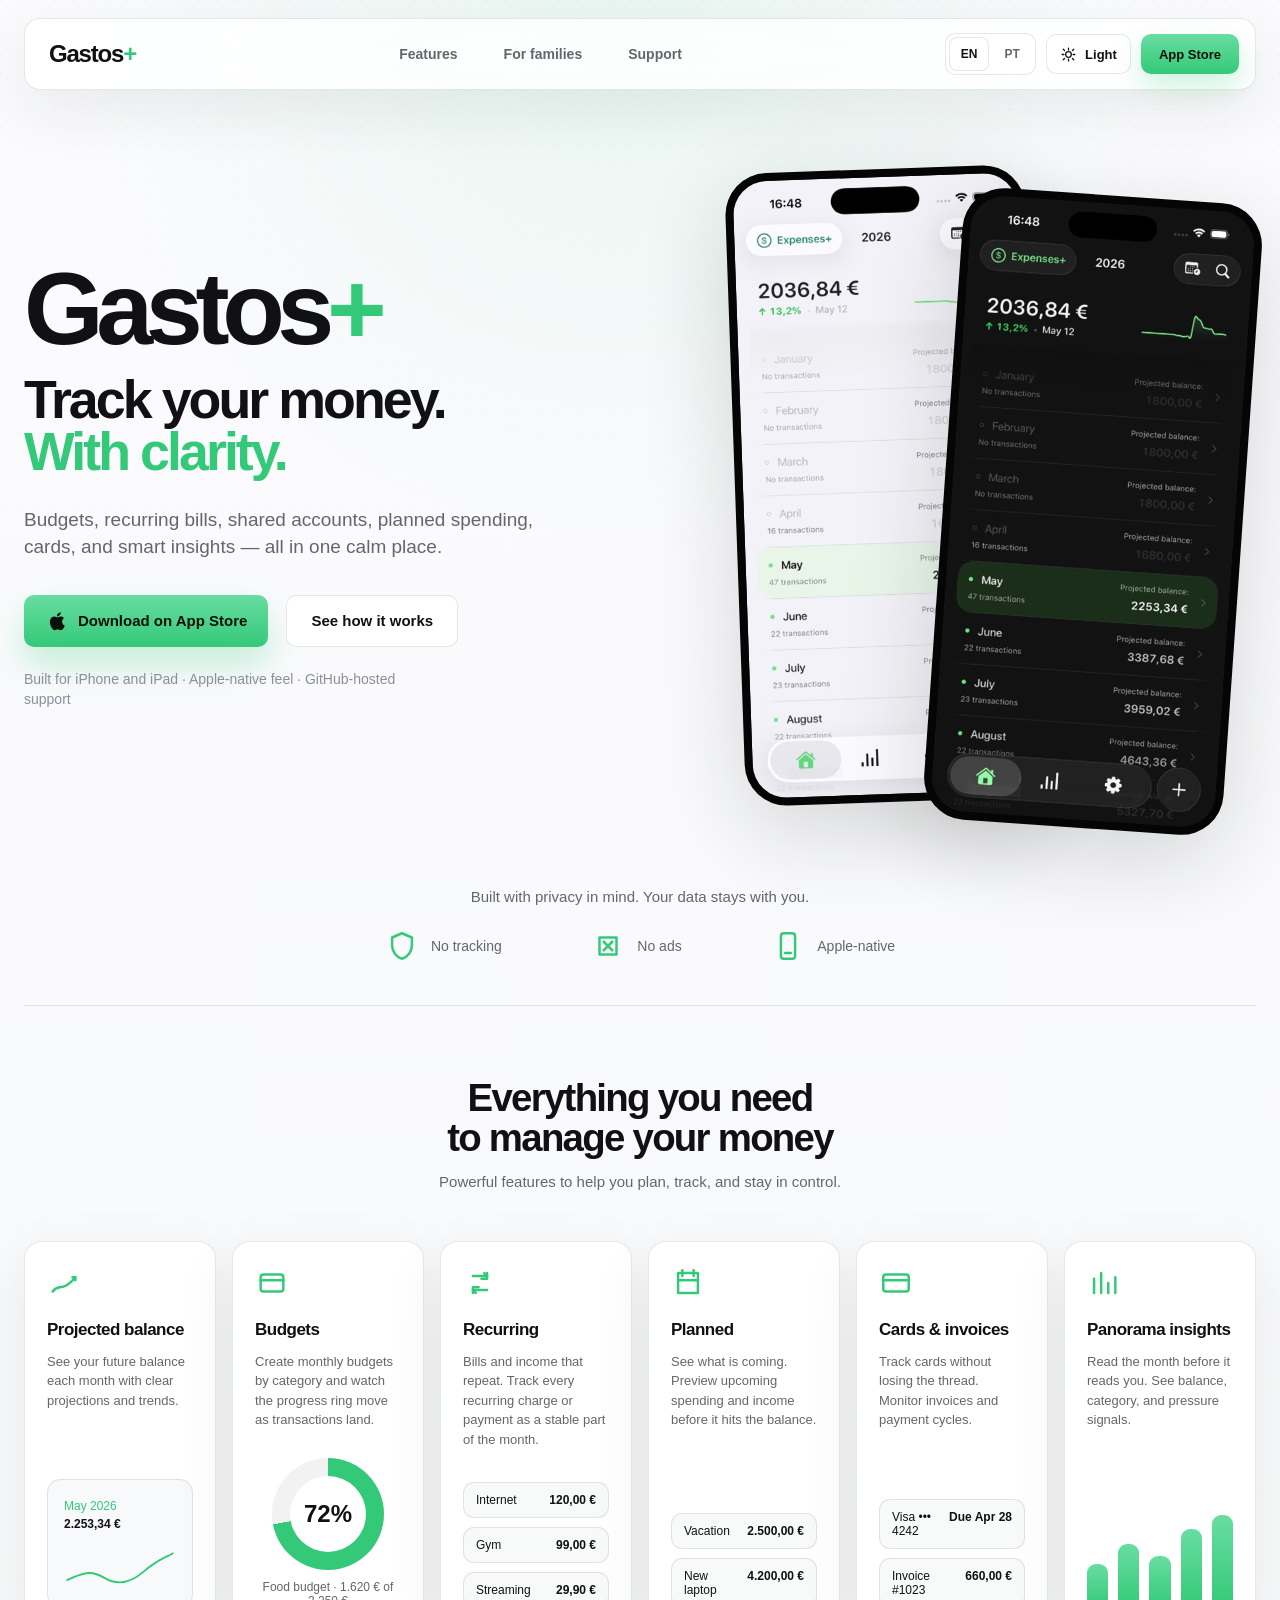
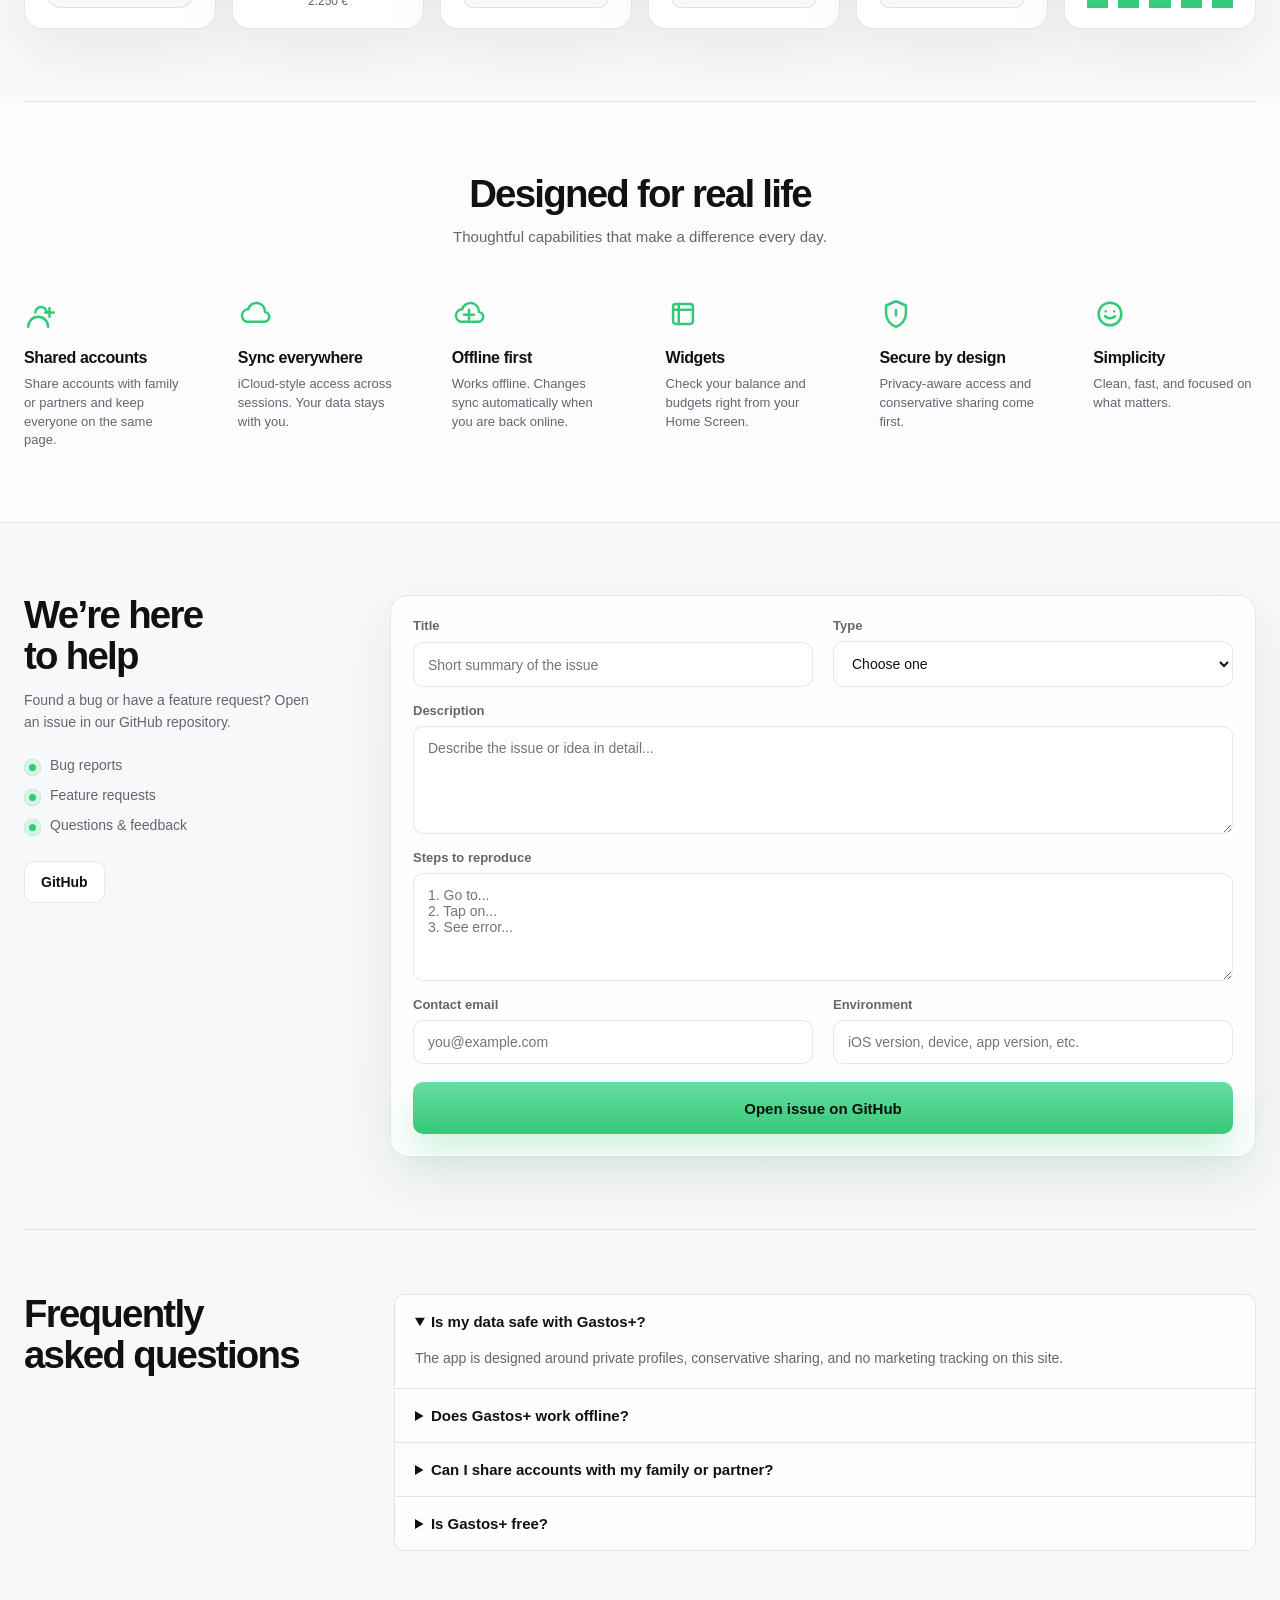
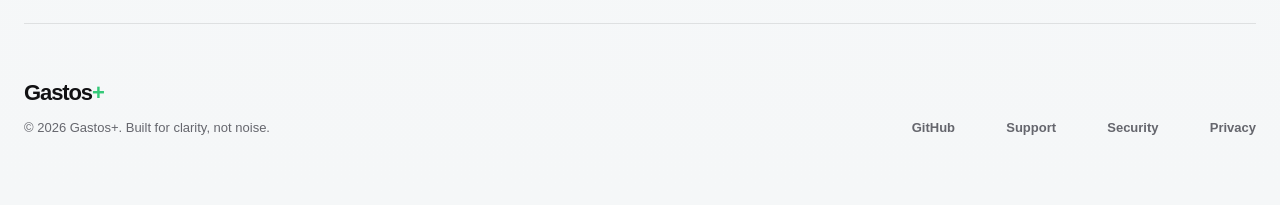
==== docs/index.html @ 87eb3cd7 "Add Gastos+ GitHub Pages support site" ====
<!doctype html>
<html lang="en" data-theme="light">
  <head>
    <meta charset="utf-8" />
    <meta name="viewport" content="width=device-width, initial-scale=1" />
    <meta name="description" content="Gastos+ is an Apple-native personal finance app for projected balance, budgets, recurring transactions, cards, shared accounts, and calm month insights." />
    <meta property="og:title" content="Gastos+ — Personal finance with clarity" />
    <meta property="og:description" content="Track budgets, recurring bills, planned spending, cards, shared accounts, and Panorama insights in one calm app." />
    <meta property="og:type" content="website" />
    <meta property="og:image" content="./assets/screenshots/app-light-real.jpg" />
    <meta name="theme-color" content="#fbfbfd" />
    <meta name="color-scheme" content="light dark" />
    <title>Gastos+ — Personal finance with clarity</title>
    <link rel="icon" href='data:image/svg+xml,<svg xmlns="http://www.w3.org/2000/svg" viewBox="0 0 64 64"><rect width="64" height="64" rx="15" fill="%23ffffff"/><path d="M18 32h28M32 18v28" stroke="%232fc878" stroke-width="7" stroke-linecap="round"/></svg>' />
    <link rel="stylesheet" href="./styles.css" />
    <script defer src="./app.js"></script>
  </head>
  <body>
    <a class="skip-link" href="#content" data-i18n="a11y.skip"></a>

    <header class="site-header">
      <a class="brand" href="#hero" aria-label="Gastos+"><span>Gastos</span><strong>+</strong></a>
      <nav class="nav" aria-label="Primary">
        <a href="#features" data-i18n="nav.features"></a>
        <a href="#real-life" data-i18n="nav.realLife"></a>
        <a href="#support" data-i18n="nav.support"></a>
      </nav>
      <div class="tools">
        <div class="select-like" role="group" aria-label="Language">
          <button type="button" data-locale="en">EN</button>
          <button type="button" data-locale="pt-BR">PT</button>
        </div>
        <button class="theme-button" type="button" data-theme-toggle>
          <svg viewBox="0 0 24 24" aria-hidden="true"><path d="M12 3v2.5M12 18.5V21M4.6 4.6l1.8 1.8M17.6 17.6l1.8 1.8M3 12h2.5M18.5 12H21M4.6 19.4l1.8-1.8M17.6 6.4l1.8-1.8"/><circle cx="12" cy="12" r="4"/></svg>
          <span data-theme-label></span>
        </button>
        <a class="store-button" href="https://apps.apple.com/app/id6755895322" target="_blank" rel="noreferrer" data-i18n="nav.store"></a>
      </div>
    </header>

    <main id="content">
      <section id="hero" class="hero">
        <div class="hero-copy">
          <h1><span>Gastos</span><strong>+</strong></h1>
          <p class="hero-title"><span data-i18n="hero.titleTop"></span><strong data-i18n="hero.titleAccent"></strong></p>
          <p class="hero-subtitle" data-i18n="hero.subtitle"></p>
          <div class="actions">
            <a class="app-cta" href="https://apps.apple.com/app/id6755895322" target="_blank" rel="noreferrer">
              <svg viewBox="0 0 24 24" aria-hidden="true"><path d="M17.1 12.6c0-2.2 1.8-3.2 1.9-3.3-1.1-1.5-2.7-1.7-3.2-1.7-1.4-.1-2.7.8-3.4.8-.7 0-1.8-.8-3-.8-1.5 0-2.9.9-3.7 2.2-1.6 2.8-.4 6.9 1.1 9.1.8 1.1 1.7 2.3 2.9 2.3 1.1 0 1.6-.7 3-.7s1.8.7 3 .7c1.2 0 2-.9 2.8-2 .9-1.2 1.2-2.4 1.2-2.5-.1-.1-2.6-1-2.6-4.1ZM14.8 6.1c.6-.8 1.1-1.8 1-2.9-1 .1-2.1.6-2.8 1.4-.6.7-1.1 1.8-1 2.8 1 .1 2.1-.5 2.8-1.3Z"/></svg>
              <span data-i18n="hero.primaryCta"></span>
            </a>
            <a class="button secondary" href="#features" data-i18n="hero.secondaryCta"></a>
          </div>
          <p class="hero-meta" data-i18n="hero.meta"></p>
        </div>

        <div class="hero-phones" aria-label="Real Gastos+ app screenshots">
          <figure class="phone phone-light"><img src="./assets/screenshots/app-light-real.jpg" alt="Gastos+ app home screen in light mode with yearly balance and monthly projections." /></figure>
          <figure class="phone phone-dark"><img src="./assets/screenshots/app-dark-real.jpg" alt="Gastos+ app home screen in dark mode with yearly balance and monthly projections." /></figure>
        </div>
      </section>

      <section class="trust-strip" aria-label="Privacy highlights">
        <p data-i18n="trust.title"></p>
        <div>
          <span><svg viewBox="0 0 24 24" aria-hidden="true"><path d="M12 3 5 6v5.5c0 4.6 2.9 8.3 7 9.5 4.1-1.2 7-4.9 7-9.5V6l-7-3Z"/></svg><em data-i18n="trust.noTracking"></em></span>
          <span><svg viewBox="0 0 24 24" aria-hidden="true"><path d="M6 6h12v12H6z"/><path d="m9 9 6 6M15 9l-6 6"/></svg><em data-i18n="trust.noAds"></em></span>
          <span><svg viewBox="0 0 24 24" aria-hidden="true"><rect x="7" y="3" width="10" height="18" rx="2"/><path d="M10 17h4"/></svg><em data-i18n="trust.native"></em></span>
        </div>
      </section>

      <section id="features" class="features section">
        <div class="center-heading">
          <h2 data-i18n="features.title"></h2>
          <p data-i18n="features.subtitle"></p>
        </div>
        <div class="feature-cards">
          <article class="feature-card">
            <svg class="feature-icon" viewBox="0 0 24 24" aria-hidden="true"><path d="M4 18c4-6 7 1 16-10"/><path d="M18 8h2v2"/></svg>
            <h3 data-i18n="features.projected.title"></h3>
            <p data-i18n="features.projected.body"></p>
            <div class="mini-chart"><span>May 2026</span><strong>2.253,34 €</strong><svg viewBox="0 0 180 70"><path d="M4 52 C34 38, 45 36, 65 48 S105 58, 128 38 S158 18, 176 8"/></svg></div>
          </article>
          <article class="feature-card">
            <svg class="feature-icon" viewBox="0 0 24 24" aria-hidden="true"><rect x="4" y="6" width="16" height="12" rx="2"/><path d="M4 10h16"/></svg>
            <h3 data-i18n="features.budgets.title"></h3>
            <p data-i18n="features.budgets.body"></p>
            <div class="donut"><span>72%</span></div><small data-i18n="features.budgets.caption"></small>
          </article>
          <article class="feature-card">
            <svg class="feature-icon" viewBox="0 0 24 24" aria-hidden="true"><path d="M7 7h10l-2-2M17 17H7l2 2"/><path d="M17 5v4h-4M7 19v-4h4"/></svg>
            <h3 data-i18n="features.recurring.title"></h3>
            <p data-i18n="features.recurring.body"></p>
            <div class="rows"><span>Internet <b>120,00 €</b></span><span>Gym <b>99,00 €</b></span><span>Streaming <b>29,90 €</b></span></div>
          </article>
          <article class="feature-card">
            <svg class="feature-icon" viewBox="0 0 24 24" aria-hidden="true"><path d="M5 5h14v14H5z"/><path d="M8 3v4M16 3v4M5 10h14"/></svg>
            <h3 data-i18n="features.planned.title"></h3>
            <p data-i18n="features.planned.body"></p>
            <div class="rows"><span>Vacation <b>2.500,00 €</b></span><span>New laptop <b>4.200,00 €</b></span></div>
          </article>
          <article class="feature-card">
            <svg class="feature-icon" viewBox="0 0 24 24" aria-hidden="true"><rect x="3" y="6" width="18" height="12" rx="2"/><path d="M3 10h18"/></svg>
            <h3 data-i18n="features.cards.title"></h3>
            <p data-i18n="features.cards.body"></p>
            <div class="rows"><span>Visa ••• 4242 <b>Due Apr 28</b></span><span>Invoice #1023 <b>660,00 €</b></span></div>
          </article>
          <article class="feature-card">
            <svg class="feature-icon" viewBox="0 0 24 24" aria-hidden="true"><path d="M5 19V9M10 19V5M15 19v-7M20 19V8"/></svg>
            <h3 data-i18n="features.panorama.title"></h3>
            <p data-i18n="features.panorama.body"></p>
            <div class="bars"><i></i><i></i><i></i><i></i><i></i></div>
          </article>
        </div>
      </section>

      <section id="real-life" class="real-life section">
        <div class="center-heading">
          <h2 data-i18n="realLife.title"></h2>
          <p data-i18n="realLife.subtitle"></p>
        </div>
        <div class="life-grid">
          <article><svg viewBox="0 0 24 24"><path d="M16 11a4 4 0 1 0-8 0"/><path d="M3 21a7 7 0 0 1 14 0"/><path d="M18 8v6M15 11h6"/></svg><h3 data-i18n="realLife.shared.title"></h3><p data-i18n="realLife.shared.body"></p></article>
          <article><svg viewBox="0 0 24 24"><path d="M6 17.5A4.5 4.5 0 0 1 7.2 8.7 6 6 0 0 1 19 10.5 3.5 3.5 0 0 1 18 17.5Z"/></svg><h3 data-i18n="realLife.sync.title"></h3><p data-i18n="realLife.sync.body"></p></article>
          <article><svg viewBox="0 0 24 24"><path d="M6 17.5A4.5 4.5 0 0 1 7.2 8.7 6 6 0 0 1 19 10.5 3.5 3.5 0 0 1 18 17.5Z"/><path d="M12 9v7M8.5 12.5h7"/></svg><h3 data-i18n="realLife.offline.title"></h3><p data-i18n="realLife.offline.body"></p></article>
          <article><svg viewBox="0 0 24 24"><rect x="5" y="5" width="14" height="14" rx="2"/><path d="M9 5v14M5 9h14"/></svg><h3 data-i18n="realLife.widgets.title"></h3><p data-i18n="realLife.widgets.body"></p></article>
          <article><svg viewBox="0 0 24 24"><path d="M12 3 5 6v5.5c0 4.6 2.9 8.3 7 9.5 4.1-1.2 7-4.9 7-9.5V6l-7-3Z"/><path d="M12 9v4"/></svg><h3 data-i18n="realLife.security.title"></h3><p data-i18n="realLife.security.body"></p></article>
          <article><svg viewBox="0 0 24 24"><circle cx="12" cy="12" r="8"/><path d="M8.5 13.5c1.7 2 5.3 2 7 0"/><path d="M9 10h.01M15 10h.01"/></svg><h3 data-i18n="realLife.simple.title"></h3><p data-i18n="realLife.simple.body"></p></article>
        </div>
      </section>

      <section id="support" class="support section">
        <aside class="support-aside">
          <h2 data-i18n="support.title"></h2>
          <p data-i18n="support.subtitle"></p>
          <ul>
            <li data-i18n="support.points.bugs"></li>
            <li data-i18n="support.points.features"></li>
            <li data-i18n="support.points.questions"></li>
          </ul>
          <a class="github-link" href="https://github.com/igorbelchior86/GastosHelp/issues/new?template=support.yml" target="_blank" rel="noreferrer">GitHub</a>
        </aside>
        <form id="support-form" class="support-form">
          <label><span data-i18n="form.subjectLabel"></span><input name="subject" required data-i18n-placeholder="form.subjectPlaceholder" /></label>
          <label><span data-i18n="form.categoryLabel"></span><select name="category" required><option value="" data-i18n="form.categoryPlaceholder"></option><option value="bug" data-i18n="form.categories.bug"></option><option value="budget" data-i18n="form.categories.budget"></option><option value="planned" data-i18n="form.categories.planned"></option><option value="cards" data-i18n="form.categories.cards"></option><option value="shared" data-i18n="form.categories.shared"></option><option value="sync" data-i18n="form.categories.sync"></option><option value="other" data-i18n="form.categories.other"></option></select></label>
          <label class="wide"><span data-i18n="form.detailsLabel"></span><textarea name="details" rows="5" required data-i18n-placeholder="form.detailsPlaceholder"></textarea></label>
          <label class="wide"><span data-i18n="form.stepsLabel"></span><textarea name="steps" rows="5" data-i18n-placeholder="form.stepsPlaceholder"></textarea></label>
          <label><span data-i18n="form.emailLabel"></span><input name="email" type="email" required data-i18n-placeholder="form.emailPlaceholder" /></label>
          <label><span data-i18n="form.versionLabel"></span><input name="version" data-i18n-placeholder="form.versionPlaceholder" /></label>
          <button class="button primary wide" type="submit" data-i18n="form.submitCta"></button>
        </form>
      </section>

      <section id="faq" class="faq section">
        <h2 data-i18n="faq.title"></h2>
        <div>
          <details open><summary data-i18n="faq.items.github.q"></summary><p data-i18n="faq.items.github.a"></p></details>
          <details><summary data-i18n="faq.items.githubAccount.q"></summary><p data-i18n="faq.items.githubAccount.a"></p></details>
          <details><summary data-i18n="faq.items.languages.q"></summary><p data-i18n="faq.items.languages.a"></p></details>
          <details><summary data-i18n="faq.items.free.q"></summary><p data-i18n="faq.items.free.a"></p></details>
        </div>
      </section>
    </main>

    <footer class="footer">
      <div><a class="brand" href="#hero"><span>Gastos</span><strong>+</strong></a><p data-i18n="footer.copy"></p></div>
      <nav>
        <a href="https://github.com/igorbelchior86/GastosHelp" target="_blank" rel="noreferrer">GitHub</a>
        <a href="./#support" data-i18n="footer.support"></a>
        <a href="./security.html" data-i18n="footer.security"></a>
        <a href="./privacy.html" data-i18n="footer.privacy"></a>
      </nav>
    </footer>
  </body>
</html>
---- docs/styles.css ----
:root {
  color-scheme: light;
  --bg: #fbfbfd;
  --bg-soft: #f5f7f8;
  --surface: rgba(255, 255, 255, 0.84);
  --card: #ffffff;
  --text: #111113;
  --muted: #65666d;
  --soft: #8d8f98;
  --line: rgba(20, 22, 26, 0.1);
  --accent: #34c978;
  --accent-2: #68dda1;
  --shadow: 0 20px 60px rgba(22, 32, 26, 0.08);
  --shadow-strong: 0 26px 90px rgba(18, 24, 20, 0.16);
  --max: 1280px;
  --radius: 18px;
  font-family: -apple-system, BlinkMacSystemFont, "SF Pro Display", "SF Pro Text", "Helvetica Neue", Arial, sans-serif;
}

html[data-theme="dark"] {
  color-scheme: dark;
  --bg: #0b0d0c;
  --bg-soft: #111412;
  --surface: rgba(22, 25, 23, 0.84);
  --card: #151816;
  --text: #f6f7f6;
  --muted: #a4aaa6;
  --soft: #747b77;
  --line: rgba(255, 255, 255, 0.11);
  --accent: #4bdb8a;
  --accent-2: #79e5aa;
  --shadow: 0 20px 70px rgba(0, 0, 0, 0.34);
  --shadow-strong: 0 30px 110px rgba(0, 0, 0, 0.48);
}

* { box-sizing: border-box; }
html { scroll-behavior: smooth; }
body {
  margin: 0;
  background:
    radial-gradient(circle at 48% 0%, color-mix(in srgb, var(--accent) 9%, transparent), transparent 34rem),
    linear-gradient(180deg, var(--bg), var(--bg-soft));
  color: var(--text);
  -webkit-font-smoothing: antialiased;
  text-rendering: optimizeLegibility;
}
body::before {
  content: "";
  position: fixed;
  inset: 0;
  pointer-events: none;
  opacity: 0.26;
  background-image: radial-gradient(circle at 1px 1px, rgba(100, 120, 105, 0.16) 1px, transparent 0);
  background-size: 18px 18px;
  mask-image: linear-gradient(180deg, #000, transparent 62%);
}
a { color: inherit; text-decoration: none; }
button, input, select, textarea { font: inherit; }
button { color: inherit; }
img, svg { display: block; max-width: 100%; }

.skip-link {
  position: absolute;
  left: 18px;
  top: 18px;
  z-index: 50;
  transform: translateY(-150%);
  padding: 10px 14px;
  border-radius: 999px;
  background: var(--card);
}
.skip-link:focus { transform: translateY(0); }

.site-header {
  position: sticky;
  top: 18px;
  z-index: 20;
  width: min(calc(100% - 48px), var(--max));
  min-height: 72px;
  margin: 18px auto 0;
  padding: 10px 16px 10px 24px;
  display: grid;
  grid-template-columns: auto 1fr auto;
  align-items: center;
  gap: 24px;
  border: 1px solid var(--line);
  border-radius: 16px;
  background: var(--surface);
  box-shadow: var(--shadow);
  backdrop-filter: blur(24px) saturate(180%);
}
.brand {
  display: inline-flex;
  align-items: baseline;
  font-size: 24px;
  font-weight: 760;
  letter-spacing: -0.05em;
}
.brand strong { color: var(--accent); }
.nav {
  display: flex;
  justify-content: center;
  gap: clamp(24px, 4vw, 46px);
  color: var(--muted);
  font-size: 14px;
  font-weight: 640;
}
.nav a, .footer a, .github-link, .button, .app-cta, .tools button {
  transition: transform 180ms ease, border-color 180ms ease, background 180ms ease, color 180ms ease, box-shadow 180ms ease;
}
.nav a:hover, .footer a:hover { color: var(--text); }
.tools {
  display: inline-flex;
  align-items: center;
  gap: 10px;
}
.select-like {
  display: inline-flex;
  gap: 3px;
  padding: 3px;
  border: 1px solid var(--line);
  border-radius: 10px;
  background: color-mix(in srgb, var(--card) 70%, transparent);
}
.select-like button {
  width: 40px;
  height: 34px;
  border: 0;
  border-radius: 8px;
  background: transparent;
  color: var(--muted);
  font-size: 12px;
  font-weight: 760;
  cursor: pointer;
}
.select-like button.is-active {
  color: var(--text);
  background: var(--card);
  box-shadow: inset 0 0 0 1px var(--line);
}
.theme-button {
  height: 40px;
  display: inline-flex;
  align-items: center;
  gap: 8px;
  padding: 0 13px;
  border: 1px solid var(--line);
  border-radius: 10px;
  background: color-mix(in srgb, var(--card) 70%, transparent);
  color: var(--text);
  cursor: pointer;
  font-size: 13px;
  font-weight: 680;
}
.theme-button svg {
  width: 17px;
  height: 17px;
  fill: none;
  stroke: currentColor;
  stroke-width: 1.8;
  stroke-linecap: round;
}
.store-button {
  min-height: 40px;
  display: inline-flex;
  align-items: center;
  padding: 0 18px;
  border-radius: 10px;
  background: linear-gradient(180deg, var(--accent-2), var(--accent));
  color: #061108;
  font-size: 13px;
  font-weight: 800;
  box-shadow: 0 12px 28px color-mix(in srgb, var(--accent) 24%, transparent);
}

.hero {
  width: min(calc(100% - 48px), var(--max));
  min-height: 700px;
  margin: 0 auto;
  display: grid;
  grid-template-columns: 0.9fr 1.1fr;
  align-items: center;
  gap: clamp(36px, 6vw, 88px);
  padding: 72px 0 42px;
}
.hero-copy h1 {
  margin: 0;
  font-size: clamp(5rem, 8vw, 7.8rem);
  line-height: 0.88;
  letter-spacing: -0.072em;
  font-weight: 800;
}
.hero-copy h1 strong {
  color: var(--accent);
  font-weight: 800;
}
.hero-title {
  margin: 18px 0 0;
  font-size: clamp(2.2rem, 4.2vw, 4.2rem);
  line-height: 0.98;
  letter-spacing: -0.055em;
  font-weight: 800;
  text-wrap: balance;
}
.hero-title span,
.hero-title strong {
  display: block;
}
.hero-title strong {
  color: var(--accent);
  font-weight: 800;
}
.hero-subtitle {
  max-width: 520px;
  margin: 28px 0 0;
  color: var(--muted);
  font-size: 19px;
  line-height: 1.45;
}
.actions {
  display: flex;
  flex-wrap: wrap;
  gap: 18px;
  margin-top: 34px;
}
.button, .app-cta {
  min-height: 52px;
  display: inline-flex;
  align-items: center;
  justify-content: center;
  border-radius: 10px;
  font-size: 15px;
  font-weight: 760;
}
.button:hover, .app-cta:hover, .store-button:hover, .github-link:hover { transform: translateY(-1px); }
.button:active, .app-cta:active, .store-button:active, .github-link:active { transform: translateY(1px) scale(0.99); }
.app-cta {
  gap: 9px;
  padding: 0 21px;
  color: #061108;
  background: linear-gradient(180deg, var(--accent-2), var(--accent));
  box-shadow: 0 18px 34px color-mix(in srgb, var(--accent) 26%, transparent);
}
.app-cta svg {
  width: 24px;
  height: 24px;
  fill: currentColor;
}
.secondary {
  min-width: 166px;
  padding: 0 24px;
  border: 1px solid var(--line);
  background: var(--card);
  color: var(--text);
}
.primary {
  min-height: 52px;
  padding: 0 24px;
  border: 0;
  color: #061108;
  background: linear-gradient(180deg, var(--accent-2), var(--accent));
  box-shadow: 0 18px 34px color-mix(in srgb, var(--accent) 22%, transparent);
}
.hero-meta {
  max-width: 420px;
  margin: 22px 0 0;
  color: var(--soft);
  font-size: 14px;
  line-height: 1.45;
}
.hero-phones {
  position: relative;
  height: 650px;
}
.phone {
  position: absolute;
  width: min(34vw, 300px);
  margin: 0;
  border-radius: 42px;
  padding: 8px;
  background: #050506;
  box-shadow: var(--shadow-strong);
}
.phone img {
  width: 100%;
  border-radius: 34px;
}
.phone-light {
  left: 18%;
  top: 1%;
  transform: rotate(-2deg);
  z-index: 1;
}
.phone-dark {
  right: 2%;
  top: 5%;
  transform: rotate(4deg);
  z-index: 2;
}

.trust-strip {
  width: min(calc(100% - 48px), var(--max));
  margin: 0 auto;
  padding: 34px 0 42px;
  border-bottom: 1px solid var(--line);
  text-align: center;
}
.trust-strip p {
  margin: 0 0 24px;
  color: var(--muted);
  font-size: 15px;
}
.trust-strip div {
  display: flex;
  justify-content: center;
  gap: clamp(34px, 7vw, 92px);
  flex-wrap: wrap;
}
.trust-strip span {
  display: inline-flex;
  align-items: center;
  gap: 12px;
  color: var(--muted);
  font-size: 14px;
  font-style: normal;
}
.trust-strip svg, .life-grid svg, .feature-icon {
  width: 34px;
  height: 34px;
  fill: none;
  stroke: var(--accent);
  stroke-width: 1.75;
  stroke-linecap: round;
  stroke-linejoin: round;
}
.trust-strip em { font-style: normal; }

.section {
  width: min(calc(100% - 48px), var(--max));
  margin: 0 auto;
  padding: 72px 0;
  border-bottom: 1px solid var(--line);
}
.center-heading {
  max-width: 720px;
  margin: 0 auto 48px;
  text-align: center;
}
h2 {
  margin: 0;
  font-size: clamp(2rem, 3vw, 3rem);
  line-height: 1.05;
  letter-spacing: -0.045em;
  font-weight: 790;
  text-wrap: balance;
}
.center-heading p {
  margin: 12px 0 0;
  color: var(--muted);
  font-size: 15px;
  line-height: 1.5;
}
.feature-cards {
  display: grid;
  grid-template-columns: repeat(6, minmax(0, 1fr));
  gap: 16px;
}
.feature-card {
  min-height: 388px;
  display: flex;
  flex-direction: column;
  padding: 24px 22px 20px;
  border: 1px solid var(--line);
  border-radius: var(--radius);
  background: color-mix(in srgb, var(--card) 92%, transparent);
  box-shadow: var(--shadow);
  overflow: hidden;
}
.feature-card h3 {
  margin: 20px 0 12px;
  font-size: 17px;
  line-height: 1.15;
  letter-spacing: -0.03em;
}
.feature-card p {
  margin: 0 0 18px;
  color: var(--muted);
  font-size: 13px;
  line-height: 1.5;
}
.mini-chart, .rows, .donut, .bars {
  margin-top: auto;
}
.mini-chart {
  padding: 16px;
  border: 1px solid var(--line);
  border-radius: 14px;
  background: color-mix(in srgb, var(--bg-soft) 70%, var(--card));
}
.mini-chart span, .mini-chart strong {
  display: inline-block;
  font-size: 12px;
  font-variant-numeric: tabular-nums;
}
.mini-chart span { color: var(--accent); margin-right: 14px; }
.mini-chart svg { margin-top: 16px; }
.mini-chart path {
  fill: none;
  stroke: var(--accent);
  stroke-width: 3;
}
.donut {
  width: 112px;
  height: 112px;
  margin-left: auto;
  margin-right: auto;
  display: grid;
  place-items: center;
  border-radius: 50%;
  background: conic-gradient(var(--accent) 0 72%, color-mix(in srgb, var(--line) 55%, transparent) 72% 100%);
}
.donut::before {
  content: "";
  width: 76px;
  height: 76px;
  grid-area: 1 / 1;
  border-radius: 50%;
  background: var(--card);
}
.donut span {
  grid-area: 1 / 1;
  z-index: 1;
  font-size: 24px;
  font-weight: 800;
}
.feature-card small {
  margin-top: 10px;
  color: var(--muted);
  font-size: 12px;
  text-align: center;
}
.rows {
  display: grid;
  gap: 9px;
}
.rows span {
  display: flex;
  justify-content: space-between;
  gap: 10px;
  padding: 10px 12px;
  border: 1px solid var(--line);
  border-radius: 11px;
  background: color-mix(in srgb, var(--bg-soft) 68%, var(--card));
  color: var(--text);
  font-size: 12px;
}
.rows b {
  font-variant-numeric: tabular-nums;
  white-space: nowrap;
}
.bars {
  height: 104px;
  display: flex;
  align-items: end;
  gap: 10px;
}
.bars i {
  flex: 1;
  border-radius: 9px 9px 0 0;
  background: linear-gradient(180deg, var(--accent-2), var(--accent));
}
.bars i:nth-child(1) { height: 42%; }
.bars i:nth-child(2) { height: 62%; }
.bars i:nth-child(3) { height: 50%; }
.bars i:nth-child(4) { height: 76%; }
.bars i:nth-child(5) { height: 90%; }

.real-life {
  width: 100%;
  max-width: none;
  padding: 72px max(24px, calc((100% - var(--max)) / 2));
  background: color-mix(in srgb, var(--card) 48%, transparent);
}
.life-grid {
  display: grid;
  grid-template-columns: repeat(6, minmax(0, 1fr));
  gap: clamp(24px, 4vw, 58px);
}
.life-grid article {
  min-width: 0;
}
.life-grid h3 {
  margin: 18px 0 8px;
  font-size: 16px;
  letter-spacing: -0.025em;
}
.life-grid p {
  margin: 0;
  color: var(--muted);
  font-size: 13px;
  line-height: 1.45;
}

.support {
  display: grid;
  grid-template-columns: 290px minmax(0, 1fr);
  gap: 76px;
  align-items: start;
}
.support-aside h2 {
  font-size: clamp(2rem, 3vw, 2.8rem);
}
.support-aside p {
  margin: 14px 0 24px;
  color: var(--muted);
  font-size: 14px;
  line-height: 1.55;
}
.support-aside ul {
  display: grid;
  gap: 14px;
  margin: 0 0 28px;
  padding: 0;
  list-style: none;
  color: var(--muted);
  font-size: 14px;
}
.support-aside li {
  position: relative;
  padding-left: 26px;
}
.support-aside li::before {
  content: "";
  position: absolute;
  left: 0;
  top: 2px;
  width: 17px;
  height: 17px;
  border-radius: 50%;
  background: var(--accent);
  box-shadow: inset 0 0 0 5px color-mix(in srgb, var(--card) 80%, transparent);
}
.github-link {
  display: inline-flex;
  min-height: 42px;
  align-items: center;
  padding: 0 16px;
  border: 1px solid var(--line);
  border-radius: 10px;
  background: var(--card);
  font-size: 14px;
  font-weight: 760;
}
.support-form {
  display: grid;
  grid-template-columns: repeat(2, minmax(0, 1fr));
  gap: 16px 20px;
  padding: 22px;
  border: 1px solid var(--line);
  border-radius: var(--radius);
  background: var(--surface);
  box-shadow: var(--shadow);
  backdrop-filter: blur(24px) saturate(180%);
}
.support-form label {
  display: grid;
  gap: 8px;
}
.support-form label span {
  color: var(--muted);
  font-size: 13px;
  font-weight: 720;
}
.wide { grid-column: 1 / -1; }
input, select, textarea {
  width: 100%;
  border: 1px solid var(--line);
  border-radius: 10px;
  background: color-mix(in srgb, var(--card) 92%, transparent);
  color: var(--text);
  padding: 13px 14px;
  outline: none;
  font-size: 14px;
}
textarea { resize: vertical; }
input:focus, select:focus, textarea:focus, button:focus-visible, a:focus-visible {
  outline: none;
  border-color: var(--accent);
  box-shadow: 0 0 0 4px color-mix(in srgb, var(--accent) 18%, transparent);
}
.support-form .primary {
  margin-top: 2px;
  border: 0;
  cursor: pointer;
}

.faq {
  display: grid;
  grid-template-columns: 300px minmax(0, 1fr);
  gap: 70px;
  padding-top: 64px;
}
.faq h2 {
  font-size: clamp(2rem, 3vw, 2.8rem);
}
details {
  border: 1px solid var(--line);
  border-bottom: 0;
  background: color-mix(in srgb, var(--card) 70%, transparent);
}
details:first-child { border-radius: 10px 10px 0 0; }
details:last-child {
  border-bottom: 1px solid var(--line);
  border-radius: 0 0 10px 10px;
}
summary {
  cursor: pointer;
  padding: 18px 20px;
  font-size: 15px;
  font-weight: 720;
}
details p {
  margin: 0;
  padding: 0 20px 18px;
  color: var(--muted);
  font-size: 14px;
  line-height: 1.55;
}

.footer {
  width: min(calc(100% - 48px), var(--max));
  margin: 0 auto;
  padding: 56px 0 70px;
  display: flex;
  justify-content: space-between;
  gap: 30px;
  color: var(--muted);
}
.footer .brand {
  font-size: 22px;
  color: var(--text);
}
.footer p {
  margin: 14px 0 0;
  font-size: 13px;
}
.footer nav {
  display: flex;
  gap: clamp(20px, 4vw, 54px);
  align-items: end;
  font-size: 13px;
  font-weight: 650;
}

.legal-page {
  width: min(calc(100% - 48px), 820px);
  margin: 0 auto;
  padding: 110px 0 90px;
}
.legal-page h1 {
  margin: 0 0 24px;
  font-size: clamp(3.2rem, 8vw, 6rem);
  line-height: 0.95;
  letter-spacing: -0.07em;
}
.legal-page p {
  margin: 0 0 16px;
  color: var(--muted);
  font-size: 18px;
  line-height: 1.55;
}
.legal-page .button {
  margin-top: 24px;
}

@media (max-width: 1180px) {
  .feature-cards { grid-template-columns: repeat(3, minmax(0, 1fr)); }
  .life-grid { grid-template-columns: repeat(3, minmax(0, 1fr)); }
  .hero-phones { height: 540px; }
  .phone { width: min(34vw, 280px); }
}

@media (max-width: 860px) {
  .site-header {
    grid-template-columns: auto auto;
    border-radius: 20px;
  }
  .nav {
    grid-column: 1 / -1;
    order: 3;
    justify-content: flex-start;
    overflow-x: auto;
  }
  .tools {
    justify-self: end;
  }
  .store-button, .theme-button span { display: none; }
  .hero, .support, .faq {
    grid-template-columns: 1fr;
  }
  .hero {
    padding-top: 56px;
    min-height: 0;
  }
  .hero-copy h1 {
    font-size: clamp(4.4rem, 18vw, 6.4rem);
  }
  .hero-phones {
    height: 520px;
    margin-top: 12px;
  }
  .phone {
    width: min(60vw, 280px);
  }
  .phone-light { left: 3%; top: 70px; }
  .phone-dark { right: 3%; top: 0; }
  .support, .faq { gap: 34px; }
}

@media (max-width: 640px) {
  .site-header, .hero, .section, .trust-strip, .footer {
    width: min(calc(100% - 28px), var(--max));
  }
  .site-header {
    top: 8px;
    margin-top: 8px;
    padding: 10px 12px;
  }
  .brand { font-size: 20px; }
  .select-like button { width: 34px; }
  .hero-copy h1 { font-size: 4.5rem; }
  .hero-title { font-size: 2.4rem; }
  .hero-subtitle { font-size: 16px; }
  .actions { gap: 10px; }
  .app-cta, .secondary { width: 100%; }
  .hero-phones { height: 470px; }
  .phone { width: 236px; border-radius: 34px; }
  .phone img { border-radius: 27px; }
  .phone-light { left: 0; top: 100px; }
  .phone-dark { right: 0; top: 18px; }
  .trust-strip div { gap: 20px; }
  .feature-cards, .life-grid, .support-form {
    grid-template-columns: 1fr;
  }
  .feature-card { min-height: 320px; }
  .wide { grid-column: auto; }
  .real-life {
    padding-left: 14px;
    padding-right: 14px;
  }
  .footer {
    flex-direction: column;
    padding-bottom: 44px;
  }
  .footer nav {
    align-items: start;
    flex-wrap: wrap;
  }
}
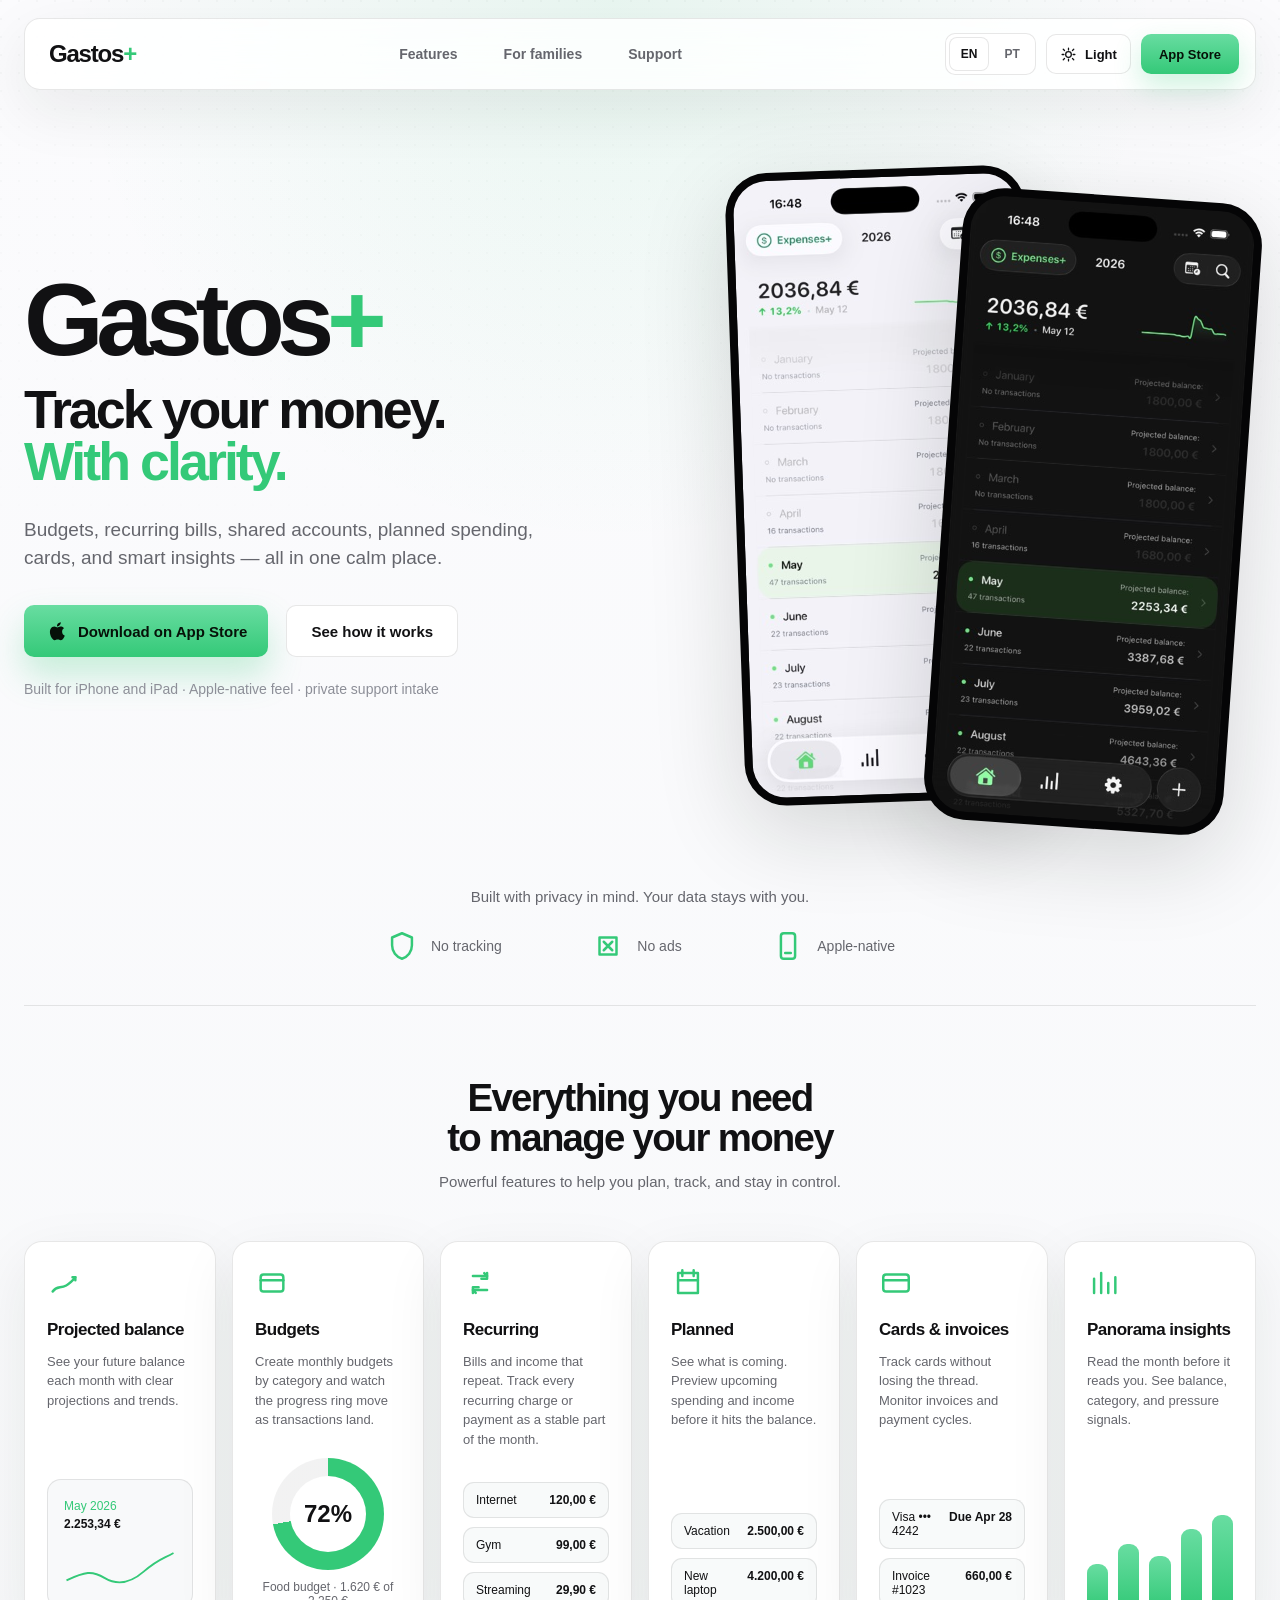
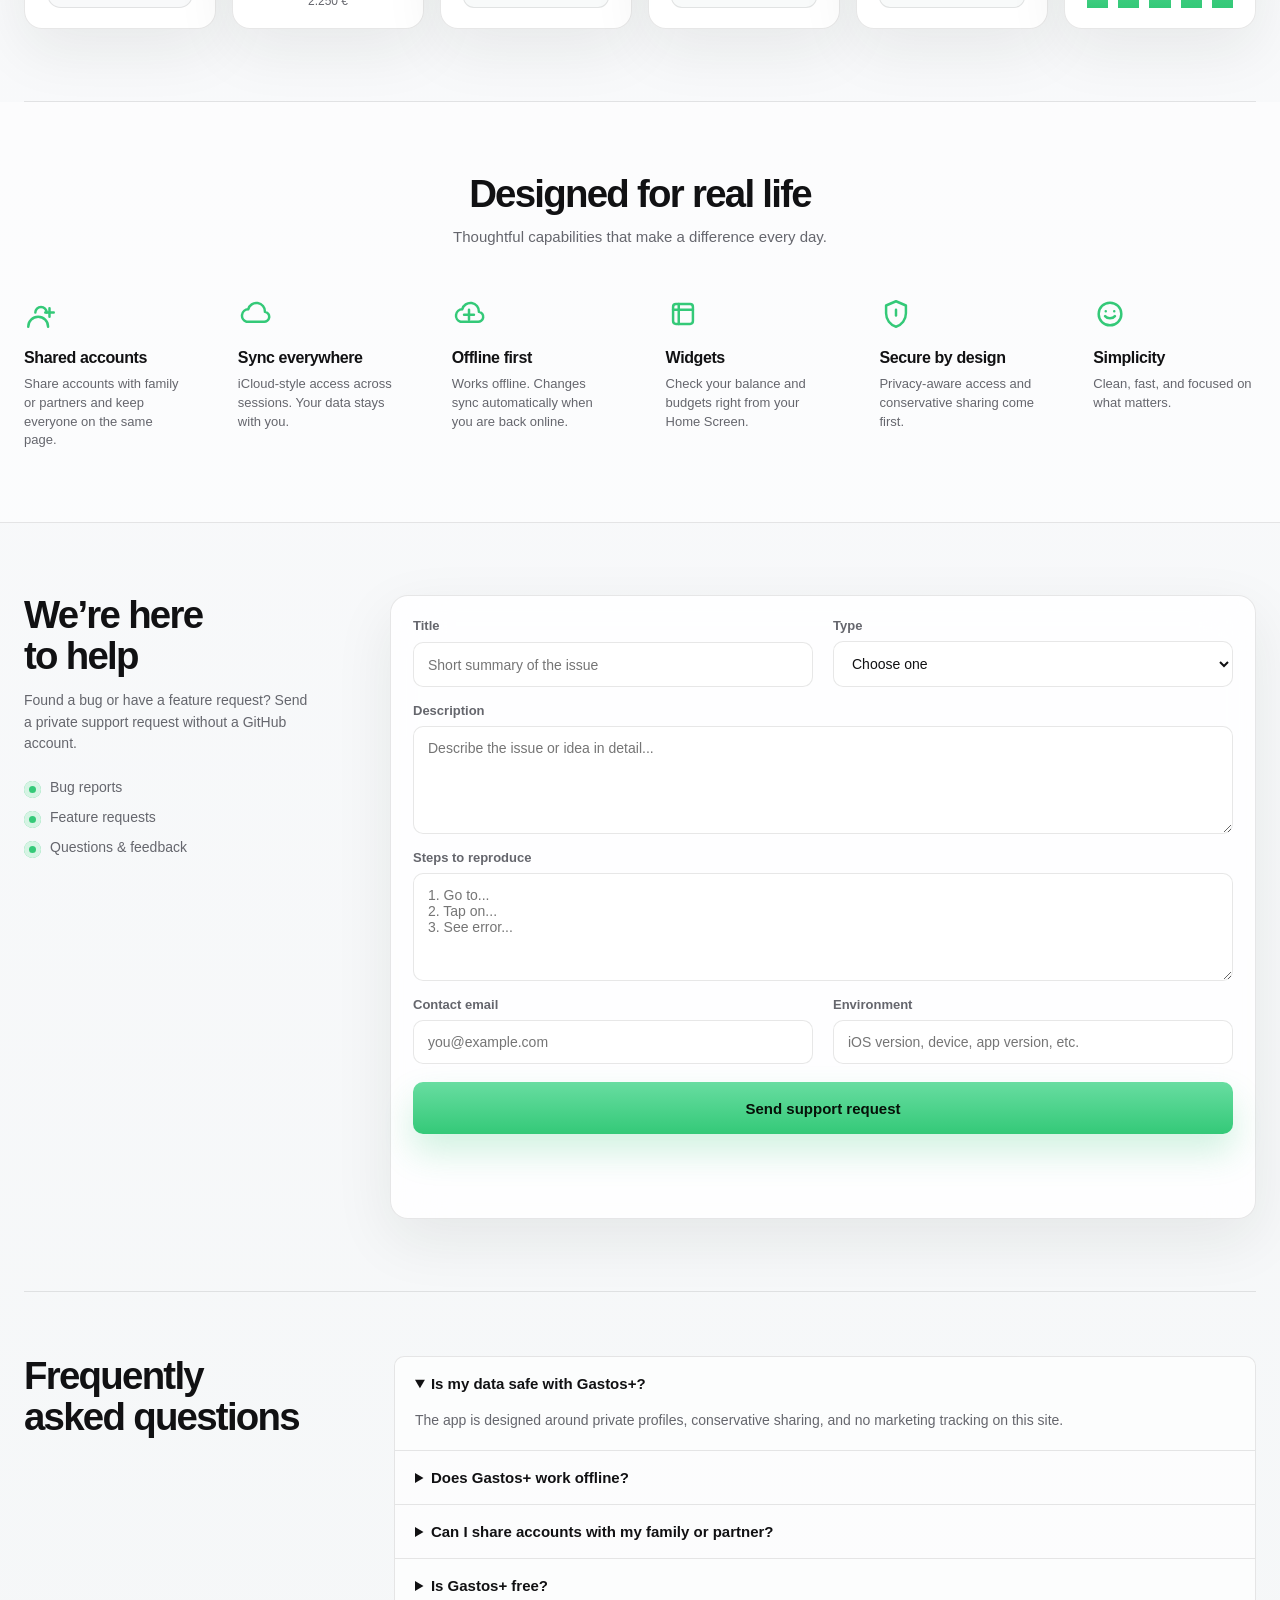
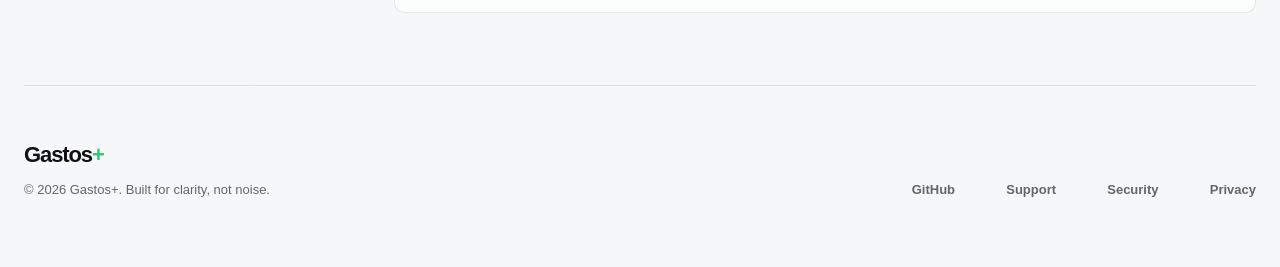
==== commit 28b70a85: "Use Google Sheet support intake" ====
--- a/docs/index.html
+++ b/docs/index.html
@@ -138,9 +138,9 @@
             <li data-i18n="support.points.features"></li>
             <li data-i18n="support.points.questions"></li>
           </ul>
-          <a class="github-link" href="https://github.com/igorbelchior86/GastosHelp/issues/new?template=support.yml" target="_blank" rel="noreferrer">GitHub</a>
         </aside>
         <form id="support-form" class="support-form">
+          <label class="hp" aria-hidden="true"><span>Website</span><input name="website" tabindex="-1" autocomplete="off" /></label>
           <label><span data-i18n="form.subjectLabel"></span><input name="subject" required data-i18n-placeholder="form.subjectPlaceholder" /></label>
           <label><span data-i18n="form.categoryLabel"></span><select name="category" required><option value="" data-i18n="form.categoryPlaceholder"></option><option value="bug" data-i18n="form.categories.bug"></option><option value="budget" data-i18n="form.categories.budget"></option><option value="planned" data-i18n="form.categories.planned"></option><option value="cards" data-i18n="form.categories.cards"></option><option value="shared" data-i18n="form.categories.shared"></option><option value="sync" data-i18n="form.categories.sync"></option><option value="other" data-i18n="form.categories.other"></option></select></label>
           <label class="wide"><span data-i18n="form.detailsLabel"></span><textarea name="details" rows="5" required data-i18n-placeholder="form.detailsPlaceholder"></textarea></label>
@@ -148,6 +148,7 @@
           <label><span data-i18n="form.emailLabel"></span><input name="email" type="email" required data-i18n-placeholder="form.emailPlaceholder" /></label>
           <label><span data-i18n="form.versionLabel"></span><input name="version" data-i18n-placeholder="form.versionPlaceholder" /></label>
           <button class="button primary wide" type="submit" data-i18n="form.submitCta"></button>
+          <p class="form-status wide" role="status" aria-live="polite" data-form-status></p>
         </form>
       </section>
 
--- a/docs/styles.css
+++ b/docs/styles.css
@@ -105,7 +105,7 @@
   font-size: 14px;
   font-weight: 640;
 }
-.nav a, .footer a, .github-link, .button, .app-cta, .tools button {
+.nav a, .footer a, .button, .app-cta, .tools button {
   transition: transform 180ms ease, border-color 180ms ease, background 180ms ease, color 180ms ease, box-shadow 180ms ease;
 }
 .nav a:hover, .footer a:hover { color: var(--text); }
@@ -232,8 +232,8 @@
   font-size: 15px;
   font-weight: 760;
 }
-.button:hover, .app-cta:hover, .store-button:hover, .github-link:hover { transform: translateY(-1px); }
-.button:active, .app-cta:active, .store-button:active, .github-link:active { transform: translateY(1px) scale(0.99); }
+.button:hover, .app-cta:hover, .store-button:hover { transform: translateY(-1px); }
+.button:active, .app-cta:active, .store-button:active { transform: translateY(1px) scale(0.99); }
 .app-cta {
   gap: 9px;
   padding: 0 21px;
@@ -519,7 +519,7 @@
 .support-aside ul {
   display: grid;
   gap: 14px;
-  margin: 0 0 28px;
+  margin: 0;
   padding: 0;
   list-style: none;
   color: var(--muted);
@@ -540,17 +540,6 @@
   background: var(--accent);
   box-shadow: inset 0 0 0 5px color-mix(in srgb, var(--card) 80%, transparent);
 }
-.github-link {
-  display: inline-flex;
-  min-height: 42px;
-  align-items: center;
-  padding: 0 16px;
-  border: 1px solid var(--line);
-  border-radius: 10px;
-  background: var(--card);
-  font-size: 14px;
-  font-weight: 760;
-}
 .support-form {
   display: grid;
   grid-template-columns: repeat(2, minmax(0, 1fr));
@@ -592,6 +581,26 @@
   margin-top: 2px;
   border: 0;
   cursor: pointer;
+}
+.support-form .primary:disabled {
+  cursor: wait;
+  opacity: 0.72;
+}
+.form-status {
+  min-height: 20px;
+  color: var(--muted);
+  font-size: 13px;
+  line-height: 1.45;
+}
+.form-status.is-error {
+  color: #d24040;
+}
+.hp {
+  position: absolute;
+  left: -10000px;
+  width: 1px;
+  height: 1px;
+  overflow: hidden;
 }
 
 .faq {
